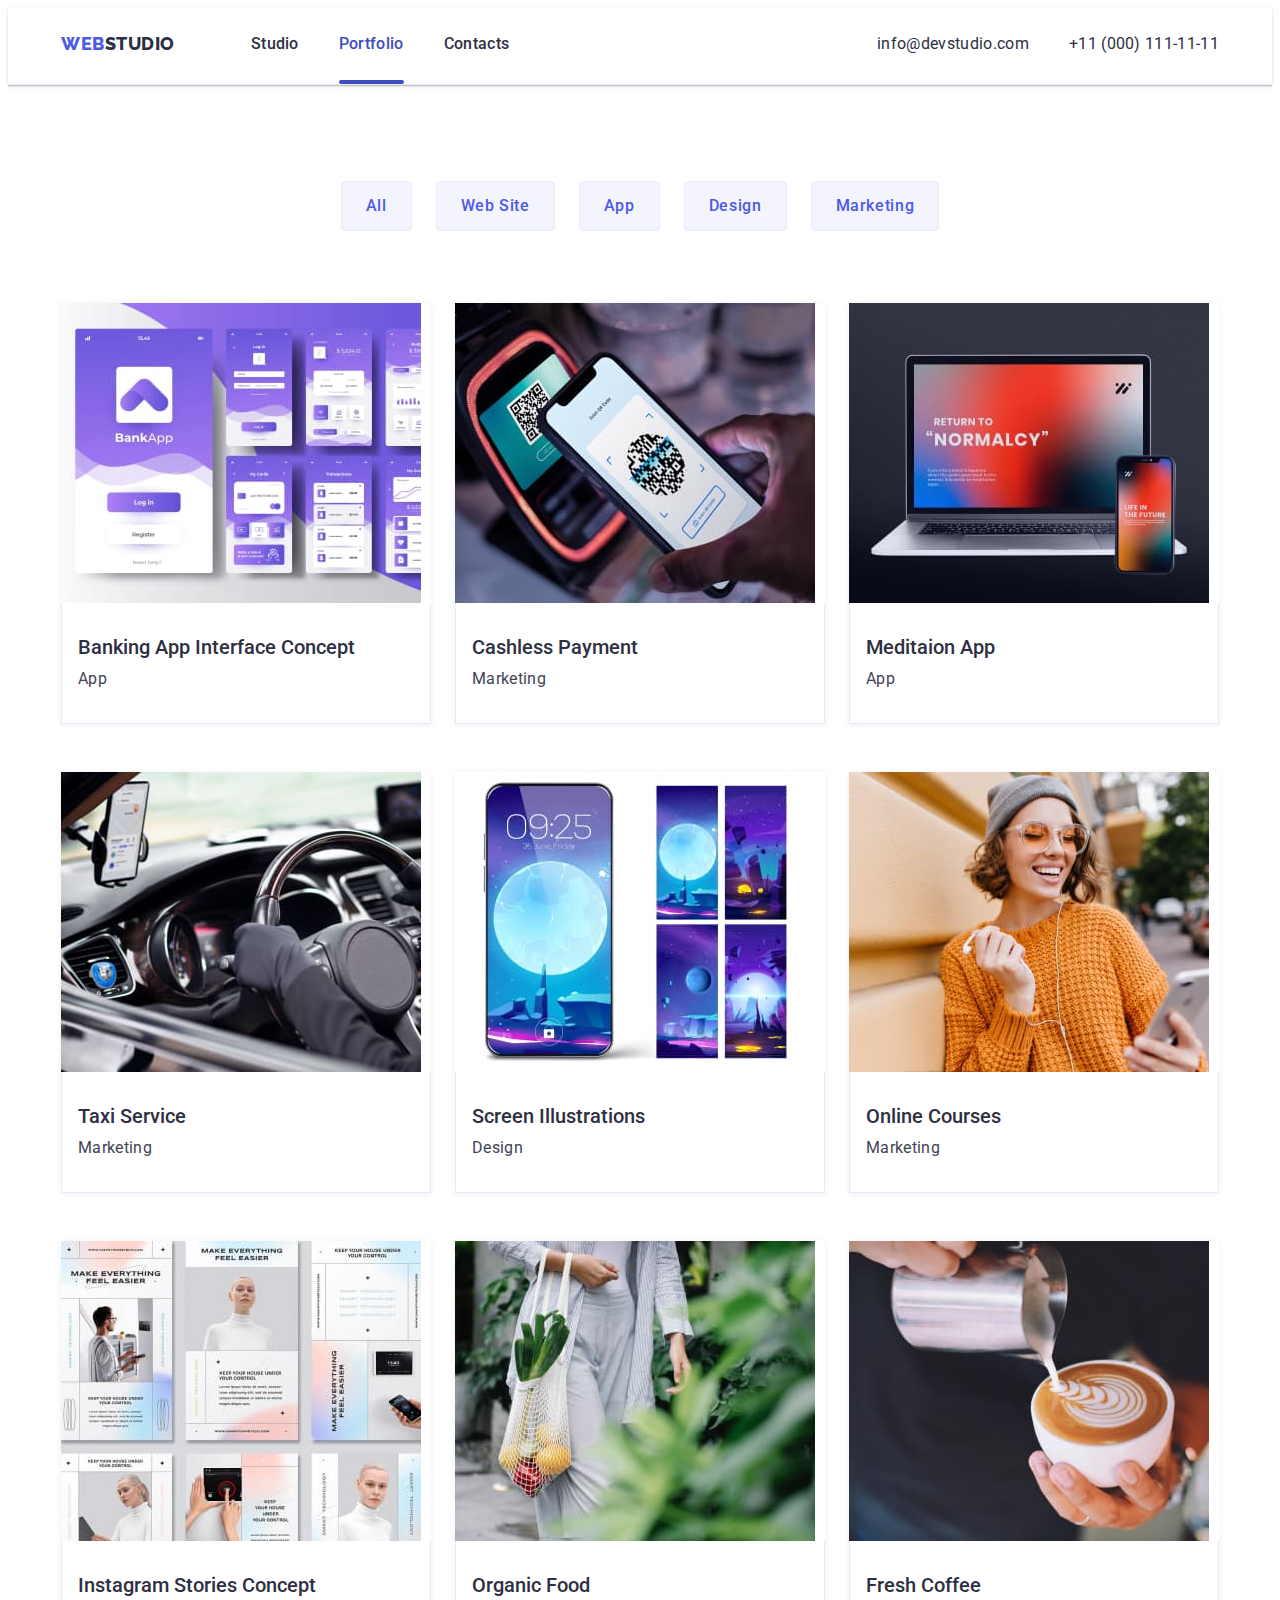
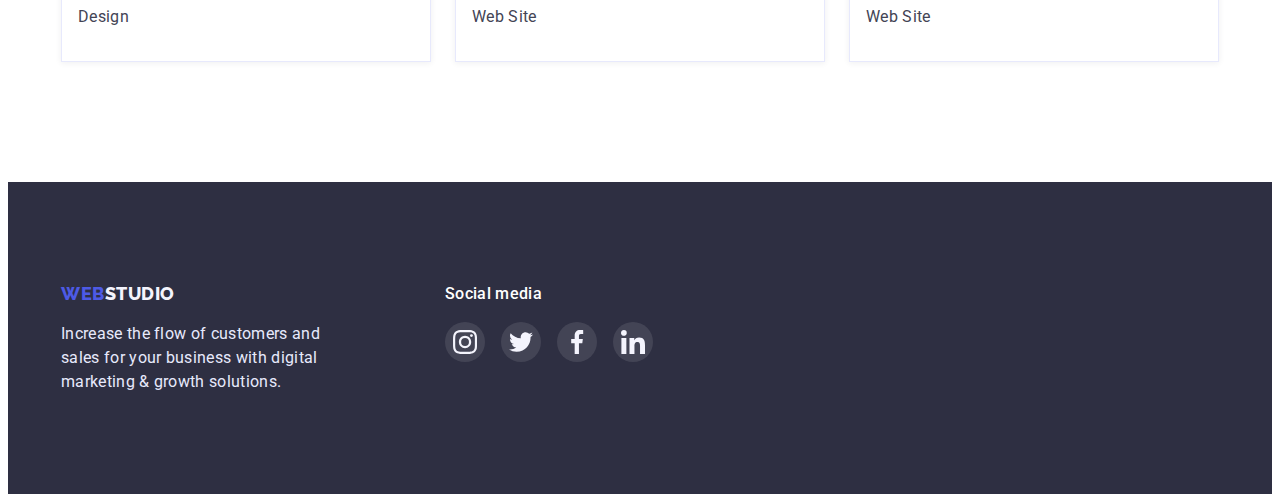
==== portfolio.html @ f8c638e0 "Initial commit" ====
<!DOCTYPE html>
<html lang="en">
  <head>
    <meta charset="UTF-8" />
    <meta http-equiv="X-UA-Compatible" content="IE=edge" />
    <meta name="viewport" content="width=device-width, initial-scale=1.0" />
    <link rel="preconnect" href="https://fonts.googleapis.com" />
    <link rel="preconnect" href="https://fonts.gstatic.com" crossorigin />
    <link
      href="https://fonts.googleapis.com/css2?family=Raleway:wght@800&family=Roboto:wght@400;500;700;900&display=swap"
      rel="stylesheet"
    />

    <link
      rel="stylesheet"
      href="https://cdnjs.cloudflare.com/ajax/libs/modern-normalize/1.1.0/modern-normalize.min.css"
      integrity="sha512-wpPYUAdjBVSE4KJnH1VR1HeZfpl1ub8YT/NKx4PuQ5NmX2tKuGu6U/JRp5y+Y8XG2tV+wKQpNHVUX03MfMFn9Q=="
      crossorigin="anonymous"
      referrerpolicy="no-referrer"
    />

    <link rel="stylesheet" href="./css/styles.css" />
    <title>Web Studio</title>
  </head>

  <body>
    <!-- Шапка сторінки -->

    <header class="header-border">
      <div class="container header">
        <nav class="nav-link">
          <a href="./index.html" class="logo"
            ><span class="logo-web">Web</span>Studio</a
          >
          <ul class="site-nav list">
            <li class="item">
              <a href="./index.html" class="link">Studio</a>
            </li>
            <li class="item">
              <a href="./portfolio.html" class="link current">Portfolio</a>
            </li>
            <li class="item"><a href="" class="link">Contacts</a></li>
          </ul>
        </nav>
        <address class="main-adress">
          <ul class="contact-adress list">
            <li class="item">
              <a href="mailto:info@devstudio.com" class="link"
                >info@devstudio.com</a
              >
            </li>
            <li class="item">
              <a href="tel:+110001111111" class="tel">+11 (000) 111-11-11</a>
            </li>
          </ul>
        </address>
      </div>
    </header>
    <!-- End Шапка сторінки -->

    <!-- Portfolio -->

    <main>
      <section class="section portfolio">
        <div class="container">
          <h1 class="visually-hidden">Portfolio</h1>

          <!-- Фільтр відображення Buttons-->

          <ul class="list portfolio-button">
            <li class="item">
              <button type="button" class="button secondary">All</button>
            </li>

            <li class="item">
              <button type="button" class="button secondary">Web Site</button>
            </li>

            <li class="item">
              <button type="button" class="button secondary">App</button>
            </li>

            <li class="item">
              <button type="button" class="button secondary">Design</button>
            </li>

            <li class="item">
              <button type="button" class="button secondary">Marketing</button>
            </li>
          </ul>

          <!-- Приклади портфоліо -->

          <ul class="list portfolio-examples">
            <li class="item">
              <a href="" class="portfolio-link">
                <div class="portfolio-list-image-wrapper">
                  <img
                    src="./images/banking_app_interface_concept.jpg"
                    alt="Banking App Interface Concept"
                  />
                  <p class="card">
                    14 Stylish and User-Friendly App Design Concepts · Task
                    Manager App · Calorie Tracker App · Exotic Fruit Ecommerce
                    App · Cloud Storage App
                  </p>
                </div>

                <div class="examples-content">
                  <h2 class="portfolio-subtitle">
                    Banking App Interface Concept
                  </h2>
                  <p class="portfolio-text">App</p>
                </div>
              </a>
            </li>

            <li class="item">
              <a href="" class="portfolio-link">
                <div class="portfolio-list-image-wrapper">
                  <img
                    src="./images/cashless_payment.jpg"
                    alt="Cashless Payment"
                  />
                  <p class="card">
                    14 Stylish and User-Friendly App Design Concepts · Task
                    Manager App · Calorie Tracker App · Exotic Fruit Ecommerce
                    App · Cloud Storage App
                  </p>
                </div>

                <div class="examples-content">
                  <h2 class="portfolio-subtitle">Cashless Payment</h2>
                  <p class="portfolio-text">Marketing</p>
                </div>
              </a>
            </li>

            <li class="item">
              <a href="" class="portfolio-link">
                <div class="portfolio-list-image-wrapper">
                  <img src="./images/meditaion_app.jpg" alt="Meditaion App" />

                  <p class="card">
                    14 Stylish and User-Friendly App Design Concepts · Task
                    Manager App · Calorie Tracker App · Exotic Fruit Ecommerce
                    App · Cloud Storage App
                  </p>
                </div>

                <div class="examples-content">
                  <h2 class="portfolio-subtitle">Meditaion App</h2>
                  <p class="portfolio-text">App</p>
                </div>
              </a>
            </li>

            <li class="item">
              <a href="" class="portfolio-link">
                <div class="portfolio-list-image-wrapper">
                  <img src="./images/taxi_service.jpg" alt="Taxi Service" />

                  <p class="card">
                    14 Stylish and User-Friendly App Design Concepts · Task
                    Manager App · Calorie Tracker App · Exotic Fruit Ecommerce
                    App · Cloud Storage App
                  </p>
                </div>

                <div class="examples-content">
                  <h2 class="portfolio-subtitle">Taxi Service</h2>
                  <p class="portfolio-text">Marketing</p>
                </div>
              </a>
            </li>

            <li class="item">
              <a href="" class="portfolio-link">
                <div class="portfolio-list-image-wrapper">
                  <img
                    src="./images/screen_illustrations.jpg"
                    alt="Screen Illustrations"
                  />

                  <p class="card">
                    14 Stylish and User-Friendly App Design Concepts · Task
                    Manager App · Calorie Tracker App · Exotic Fruit Ecommerce
                    App · Cloud Storage App
                  </p>
                </div>

                <div class="examples-content">
                  <h2 class="portfolio-subtitle">Screen Illustrations</h2>
                  <p class="portfolio-text">Design</p>
                </div>
              </a>
            </li>

            <li class="item">
              <a href="" class="portfolio-link">
                <div class="portfolio-list-image-wrapper">
                  <img src="./images/online_courses.jpg" alt="Online Courses" />

                  <p class="card">
                    14 Stylish and User-Friendly App Design Concepts · Task
                    Manager App · Calorie Tracker App · Exotic Fruit Ecommerce
                    App · Cloud Storage App
                  </p>
                </div>

                <div class="examples-content">
                  <h2 class="portfolio-subtitle">Online Courses</h2>
                  <p class="portfolio-text">Marketing</p>
                </div>
              </a>
            </li>

            <li class="item">
              <a href="" class="portfolio-link">
                <div class="portfolio-list-image-wrapper">
                  <img
                    src="./images/instagram_stories_concept.jpg"
                    alt="Instagram Stories Concept"
                  />

                  <p class="card">
                    14 Stylish and User-Friendly App Design Concepts · Task
                    Manager App · Calorie Tracker App · Exotic Fruit Ecommerce
                    App · Cloud Storage App
                  </p>
                </div>

                <div class="examples-content">
                  <h2 class="portfolio-subtitle">Instagram Stories Concept</h2>
                  <p class="portfolio-text">Design</p>
                </div>
              </a>
            </li>

            <li class="item">
              <a href="" class="portfolio-link">
                <div class="portfolio-list-image-wrapper">
                  <img src="./images/organic_food.jpg" alt="Organic Food" />

                  <p class="card">
                    14 Stylish and User-Friendly App Design Concepts · Task
                    Manager App · Calorie Tracker App · Exotic Fruit Ecommerce
                    App · Cloud Storage App
                  </p>
                </div>

                <div class="examples-content">
                  <h2 class="portfolio-subtitle">Organic Food</h2>
                  <p class="portfolio-text">Web Site</p>
                </div>
              </a>
            </li>

            <li class="item">
              <a href="" class="portfolio-link">
                <div class="portfolio-list-image-wrapper">
                  <img src="./images/fresh_coffee.jpg" alt="Fresh Coffee" />

                  <p class="card">
                    14 Stylish and User-Friendly App Design Concepts · Task
                    Manager App · Calorie Tracker App · Exotic Fruit Ecommerce
                    App · Cloud Storage App
                  </p>
                </div>

                <div class="examples-content">
                  <h2 class="portfolio-subtitle">Fresh Coffee</h2>
                  <p class="portfolio-text">Web Site</p>
                </div>
              </a>
            </li>
          </ul>
        </div>
      </section>
    </main>

    <!-- Підвал сторінки -->

    <footer class="footer">
      <div class="container footer-container">
        <div>
          <a href="./index.html" class="logo"
            ><span class="logo-web">Web</span
            ><span class="logo-studio">Studio</span></a
          >

          <p class="footer-text">
            Increase the flow of customers and sales for your business with
            digital marketing & growth solutions.
          </p>
        </div>

        <div class="footer-social">
          <p class="social-text">Social media</p>

          <ul class="social-list list">
            <li>
              <a
                class="social-link instagram link"
                href="https://www.instagram.com/"
                target="_blank"
                rel="noreferrer nofollow noopener"
                ><svg class="icon">
                  <use href="./images/icons.svg#icon-instagram"></use>
                </svg>
              </a>
            </li>

            <li>
              <a
                class="social-link twitter link"
                href="https://twitter.com/"
                target="_blank"
                rel="noreferrer nofollow noopener"
                ><svg class="icon">
                  <use href="./images/icons.svg#icon-twitter"></use>
                </svg>
              </a>
            </li>

            <li>
              <a
                class="social-link facebook link"
                href="https://www.facebook.com/"
                target="_blank"
                rel="noreferrer nofollow noopener"
                ><svg class="icon">
                  <use href="./images/icons.svg#icon-facebook"></use>
                </svg>
              </a>
            </li>

            <li>
              <a
                class="social-link linkedin link"
                href="https://www.linkedin.com/"
                target="_blank"
                rel="noreferrer nofollow noopener"
                ><svg class="icon">
                  <use href="./images/icons.svg#icon-linkedin"></use>
                </svg>
              </a>
            </li>
          </ul>
        </div>
      </div>
    </footer>
  </body>
</html>
---- css/styles.css ----
:root {
  --primary-brand-color: #4d5ae5;
  --pressed-state-color: #404bbf;
  --dark-color: #2e2f42;
  --success-color: #31d0aa;
  --text-color: #434455;
  --subtle-text-color: #8e8f99;
  --accent-color: #e7e9fc;
  --light-color: #f4f4fd;
  --modal-overlay-color: rgba(46, 47, 66, 0.4);
  --hero-background-color: #2e2f42;
  --body-background-color: #ffffff;
  --button-secondary-text-focus-color: #ffffff;
  --hero-title-color: #ffffff;
  --button-primary-text-color: #ffffff;
  --team-background-color: #f4f4fd;
  --portfolio-examples-margin-row: 48px;
  --portfolio-examples-margin-column: 24px;
  --values-text-margin-column: 24px;
  --doing-images-margin-column: 24px;
  --team-image-margin-column: 24px;
  --backgroung-team-list-item-color: #ffffff;

  --transition-250-cubic: 250ms cubic-bezier(0.4, 0, 0.2, 1);
  --modal-background-color: #fcfcfc;
}

body {
  font-family: 'Roboto', sans-serif;
  color: var(--text-color);
  font-size: 16px;
  background-color: var(--body-background-color);
}

/* utilities */

.list {
  list-style: none;
  margin: 0;
  padding: 0;
}
.container {
  margin-left: auto;
  margin-right: auto;
  padding-left: 15px;
  padding-right: 15px;
  width: 1158px;
}

img {
  display: block;
  max-width: 100%;
}

.visually-hidden {
  position: absolute;
  width: 1px;
  height: 1px;
  margin: -1px;
  border: 0;
  padding: 0;
  white-space: nowrap;
  clip-path: inset(100%);
  clip: rect(0 0 0 0);
  overflow: hidden;
}

/*  */

/* header */
.header-border {
  border-bottom: 1px solid var(--accent-color);
  box-shadow: 0px 2px 1px rgba(46, 47, 66, 0.08),
    0px 1px 1px rgba(46, 47, 66, 0.16), 0px 1px 6px rgba(46, 47, 66, 0.08);
}

.container.header {
  display: flex;
  align-items: center;
  justify-content: flex-start;
}

/* logotype */
.nav-link {
  display: flex;
}

.logo {
  padding-top: 24px;
  padding-bottom: 28px;

  font-family: 'Raleway', sans-serif;
  font-weight: 800;
  font-size: 18px;
  line-height: 1.33;
  letter-spacing: 0.03em;
  text-transform: uppercase;
  text-decoration: none;
  color: var(--dark-color);
}
.logo-web {
  color: var(--primary-brand-color);
}

/* site nav */
.site-nav {
  display: flex;
  margin-left: 76px;
}

.site-nav .item:not(:last-child) {
  margin-right: 40px;
}

.site-nav .link {
  display: block;
  padding-top: 24px;
  padding-bottom: 28px;

  color: var(--dark-color);
  text-decoration: none;
  font-weight: 500;
  line-height: 1.5;
  letter-spacing: 0.02em;

  transition: color var(--transition-250-cubic);

  position: relative;
}
.site-nav .link:hover,
.site-nav .link:focus {
  color: var(--pressed-state-color);
}

.site-nav .link.current {
  color: var(--pressed-state-color);
}

.site-nav .link.current::after {
  position: absolute;
  bottom: 0;
  display: block;
  content: '';

  width: 100%;
  height: 4px;
  background-color: var(--pressed-state-color);

  border-radius: 2px;
}

/* contact adress */
.main-adress {
  margin-left: auto;
}

.contact-adress {
  display: flex;

  font-style: normal;
  line-height: 1.5;
  letter-spacing: 0.02em;
}
.contact-adress .item + .item {
  margin-left: 40px;
}

.contact-adress .link,
.contact-adress .tel {
  display: block;
  padding-top: 24px;
  padding-bottom: 28px;

  color: var(--dark-color);
  text-decoration: none;

  transition: color var(--transition-250-cubic);
}
.contact-adress .link:hover,
.contact-adress .tel:hover,
.contact-adress .link:focus,
.contact-adress .tel:focus {
  color: var(--pressed-state-color);
}

/* Hero */
.hero {
  padding-top: 188px;
  padding-bottom: 188px;
  text-align: center;
}

.overlay {
  max-width: 1440px;
  height: 600px;
  margin-left: auto;
  margin-right: auto;
  background-image: linear-gradient(
      to right,
      rgba(46, 47, 66, 0.7),
      rgba(46, 47, 66, 0.7)
    ),
    url('../images/backgroung-hero-2.jpg');
  background-color: var(--hero-background-color);
  background-size: cover;
  background-repeat: no-repeat;
  background-position: center;
}

.hero-title {
  margin-top: 0;
  margin-right: auto;
  margin-bottom: 48px;
  margin-left: auto;
  max-width: 500px;

  color: var(--hero-title-color);
  font-size: 56px;
  line-height: 1.07;
  letter-spacing: 0.02em;
}
.button {
  border: 1px solid transparent;
}
/* Hero  button */

.button.primary {
  border-radius: 4px;
  padding: 16px 32px 16px 32px;
  display: inline-block;
  color: var(--button-primary-text-color);
  background-color: var(--primary-brand-color);
  font-family: inherit;
  font-weight: 500;
  font-size: 16px;
  line-height: 1.5;
  letter-spacing: 0.04em;
  text-align: center;

  box-shadow: 0px 4px 4px rgba(0, 0, 0, 0.15);
  cursor: pointer;

  transition: background-color var(--transition-250-cubic);
}
.button.primary:hover,
.button.primary:focus {
  background-color: var(--pressed-state-color);
}
/*----------------- End Hero button -------------*/

/*------------------- sections -------------------*/

/* .section.no-padding {
  padding-top: 0;
  padding-bottom: 0;
} */

.section {
  padding-top: 120px;
  padding-bottom: 120px;
}

.section.value {
  padding-bottom: 60px;
}

.section.doing {
  padding-top: 60px;
}

/* .section .values-title {
  margin-top: 0;
  margin-bottom: 0;
} */

.section .doing-title,
.section .team-title {
  margin-top: 0;
  margin-bottom: 72px;
  color: var(--dark-color);
  font-weight: 700;
  font-size: 36px;
  line-height: 1.11;
  text-align: center;
  letter-spacing: 0.02em;
  text-transform: capitalize;
}

/*----------- section Our ideals and values + our team ----------*/

/* .values-title {
  visibility: hidden;
} */

.values-list {
  display: flex;
  column-gap: var(--values-text-margin-column);
}

.values-list .item {
  flex-basis: calc((100% - 3 * var(--values-text-margin-column) / 4));
}

.values-list .item-icon {
  display: flex;
  align-items: center;
  justify-content: center;
  margin-bottom: 8px;
  height: 112px;

  border-radius: 4px;
  background-color: var(--light-color);
}

.values-list .item-icon .icon {
  width: 64px;
  height: 64px;
}

/* .values-list .item::before {
  display: block;
  content: '';
  margin-bottom: 8px;
  height: 112px;
  border-radius: 4px;
  background-color: var(--light-color);
  background-repeat: no-repeat;
  background-position: center;
} */

/* .icon-antenna::before {
  background-image: url(../images/icon-antenna.svg);
} */

/* .icon-clock::before {
  background-image: url(../images/icon-clock.svg);
}

.icon-diagram::before {
  background-image: url(../images/icon-diagram.svg);
}

.icon-astronaut::before {
  background-image: url(../images/icon-astronaut.svg);
} */

.section .value-subtitle {
  margin-top: 0;
  padding: 0;
  margin-bottom: 8px;
  color: var(--dark-color);
  font-weight: 500;
  font-size: 20px;
  line-height: 1.2;
  letter-spacing: 0.02em;
}

.section .value-text {
  margin: 0;
  padding: 0;
  letter-spacing: 0.02em;
  line-height: 1.5;
}

.doing-list {
  display: flex;
  column-gap: var(--doing-images-margin-column);
}

.doing-list .item {
  flex-basis: calc((100% - 2 * var(var(--doing-images-margin-column)) / 3));

  border: 1px solid var(--accent-color);
}

/* section team */
.section.team {
  background-color: var(--team-background-color);
}

.section .team-subtitle {
  margin-top: 0;
  margin-bottom: 8px;
  padding: 0;
  font-weight: 500;
  font-size: 20px;
  line-height: 1.2;
  letter-spacing: 0.02em;
  text-align: center;
  color: var(--dark-color);
}

.team-image > .item {
  background-color: var(--backgroung-team-list-item-color);
}

.team-image {
  display: flex;
  column-gap: var(--team-image-margin-column);
}

.team-image .item {
  flex-basis: calc((100%-3 * var(--team-image-margin-column)) / 4);
  box-shadow: 0px 1px 6px rgba(46, 47, 66, 0.08),
    0px 1px 1px rgba(46, 47, 66, 0.16), 0px 2px 1px rgba(46, 47, 66, 0.08);
  border-radius: 0px 0px 4px 4px;
}

.team-content {
  padding: 32px 0 32px 0;
}

.section .team-text {
  margin: 0 0 8px 0;
  letter-spacing: 0.02em;
  line-height: 1.5;
  text-align: center;
}

.team .team-social-list {
  display: flex;
  justify-content: center;
  column-gap: 24px;
}

.team .social-link {
  display: flex;
  width: 40px;
  height: 40px;
  justify-content: center;
  align-items: center;

  background-color: var(--primary-brand-color);
  border-radius: 50%;

  transition: background-color var(--transition-250-cubic);
}

.team .social-link .icon {
  width: 16px;
  height: 16px;
}

.team .social-link:hover,
.footer .social-link:focus {
  background-color: var(--pressed-state-color);
}

/*--------------- Customer ----------------*/

.customer {
  padding-top: 130px;
}

.customer-title {
  margin: 0 0 72px 0;
  font-size: 36px;
  line-height: 1.11;

  text-align: center;
  letter-spacing: 0.02em;
  text-transform: capitalize;

  color: var(--dark-color);
}

.customer-list {
  display: flex;
  margin-right: auto;
  margin-left: auto;
  column-gap: 24px;
}

/* .custumer-item {
  display: flex;
  align-items: center;
  justify-content: center;
} */

.customer-link {
  display: flex;
  align-items: center;
  justify-content: center;
  width: 168px;
  height: 88px;
  border: 1px solid var(--subtle-text-color);
  border-radius: 4px;

  transition: border-color var(--transition-250-cubic);
}

.customer-link .icon {
  width: 104px;
  height: 56px;
  fill: var(--subtle-text-color);

  transition: fill var(--transition-250-cubic);
}

.customer-link:hover,
.customer-link:focus {
  border-color: var(--pressed-state-color);
}

.customer-link:hover .icon,
.customer-link:focus .icon {
  fill: var(--pressed-state-color);
}

/*-------------- End Customer*/

/* footer */

.footer {
  padding-top: 100px;
  padding-bottom: 100px;
  background-color: var(--dark-color);
}

.footer-container {
  display: flex;
}

.footer .logo-studio {
  color: var(--light-color);
}

.footer-text {
  margin: 16px 0 0 0;
  max-width: 264px;
  color: var(--accent-color);
  letter-spacing: 0.02em;
  line-height: 1.5;
}

.footer-social {
  margin-left: 120px;
}

.footer .social-text {
  margin-top: 0;
  margin-bottom: 16px;
  font-weight: 500;
  font-size: 16px;
  line-height: 1.5;

  letter-spacing: 0.02em;

  color: var(--hero-title-color);
}

.footer .social-list {
  display: flex;
  column-gap: 16px;
}

.footer .social-link {
  display: flex;
  width: 40px;
  height: 40px;
  justify-content: center;
  align-items: center;

  background-color: rgba(255, 255, 255, 0.1);
  border-radius: 50%;

  transition: background-color var(--transition-250-cubic);
}

.footer .social-link .icon {
  width: 24px;
  height: 24px;
}

.footer .social-link:hover,
.footer .social-link:focus {
  background-color: var(--success-color);
}

/* END footer */

/* --------- MODAL WINDOW -------------*/

.backdrop {
  position: fixed;
  top: 0;
  left: 0;
  z-index: 1000;
  width: 100%;
  height: 100%;
  background-color: rgba(46, 47, 66, 0.4);
  transition: opasity var(--transition-250-cubic),
    visability var(--transition-250-cubic);
}

.backdrop.is-hidden {
  opacity: 0;
  visibility: hidden;
  pointer-events: none;
}

.modal {
  position: absolute;
  top: 50%;
  left: 50%;
  transform: translate(-50%, -50%);
  width: 408px;
  height: 576px;

  background-color: var(--modal-background-color);

  transition: transform var(--transition-250-cubic);
}

.backdrop.is-hidden .modal {
  transform: translate(-50%, -75%);
}

.modal-close-btn-icon {
  display: block;
  width: 8px;
  height: 8px;
}

.modal-close-btn {
  position: absolute;
  top: 24px;
  right: 24px;
  display: flex;
  justify-content: center;
  align-items: center;
  padding: 0;
  width: 24px;
  height: 24px;
  background: var(--accent-color);
  border: 1px solid rgba(0, 0, 0, 0.1);
  border-radius: 50%;
  cursor: pointer;
  transition: border-color var(--transition-250-cubic),
    background-color var(--transition-250-cubic);
}

.modal-close-btn:hover,
.modal-close-btn:focus {
  border-color: rgba(0, 0, 0, 0.3);
  background-color: var(--pressed-state-color);
}

/* --------- End MODAL WINDOW -------------*/

/*  */
/*------------------------- END PAGE INDEX -------------------------*/
/*  */
/*  */
/*  */
/* -------------------------- PORTFOLIO PAGE ---------------*/

.portfolio-title {
  margin: 0;
  padding: 0;
}

/* buttons */

.section.portfolio {
  padding-top: 96px;
}

.portfolio-button {
  display: flex;
  justify-content: center;
  margin-bottom: 72px;
  column-gap: 24px;
}

.button.secondary {
  border-radius: 4px;

  padding: 12px 24px 12px 24px;
  display: block;
  color: var(--primary-brand-color);
  background-color: var(--light-color);

  font-family: inherit;
  font-weight: 500;
  font-size: 16px;
  line-height: 1.5;
  letter-spacing: 0.04em;
  text-align: center;
  border-color: var(--accent-color);
  cursor: pointer;

  transition: border-color var(--transition-250-cubic),
    background-color var(--transition-250-cubic),
    color var(--transition-250-cubic), box-shadow var(--transition-250-cubic);
}

.button.secondary:hover,
.button.secondary:focus {
  border: 1px solid transparent;
  background-color: var(--pressed-state-color);
  color: var(--button-secondary-text-focus-color);
  box-shadow: 0px 3px 1px rgba(0, 0, 0, 0.1), 0px 2px 1px rgba(0, 0, 0, 0.08),
    0px 2px 2px rgba(0, 0, 0, 0.12);
}

/* portfolio list */

.portfolio-examples {
  display: flex;
  flex-wrap: wrap;
  padding: 0;
  margin: 0;
  row-gap: var(--portfolio-examples-margin-row);
  column-gap: var(--portfolio-examples-margin-column);
}

.portfolio-examples > .item {
  flex-basis: calc((100% - 2 * var(--portfolio-examples-margin-column)) / 3);
}

.list .portfolio-link {
  display: block;
  text-decoration: none;
  box-shadow: 0px 1px 6px rgba(46, 47, 66, 0.08);
  transition: box-shadow var(--transition-250-cubic);
}

.portfolio-link:hover,
.portfolio-link:focus {
  box-shadow: 0px 1px 6px rgba(46, 47, 66, 0.08),
    0px 1px 1px rgba(46, 47, 66, 0.16), 0px 2px 1px rgba(46, 47, 66, 0.08);
  transform: translate(0, 0);
}

.portfolio-link:hover .card,
.portfolio-link:focus .card {
  transform: translate(0, 0);
}

.portfolio-list-image-wrapper {
  position: relative;
  overflow: hidden;
}

.portfolio-examples .card {
  position: absolute;
  left: 0;
  top: 0;
  display: block;
  width: 100%;
  height: 100%;
  padding-top: 40px;
  padding-right: 32px;
  padding-left: 32px;
  margin: 0;
  overflow: auto;

  color: var(--light-color);
  background-color: var(--primary-brand-color);

  line-height: 1.5;
  letter-spacing: 0.02em;

  transform: translate(0, 100%);
  transition: transform var(--transition-250-cubic);
}

.examples-content {
  padding: 32px 0 32px 16px;
  border-right: 1px solid var(--accent-color);
  border-bottom: 1px solid var(--accent-color);
  border-left: 1px solid var(--accent-color);
}

.list .portfolio-subtitle {
  margin: 0 0 8px 0;
  color: var(--dark-color);
  font-weight: 500;
  font-size: 20px;
  line-height: 1.2;
}
.portfolio-text {
  margin: 0;
  color: var(--text-color);
  line-height: 1.5;
  letter-spacing: 0.02em;
}
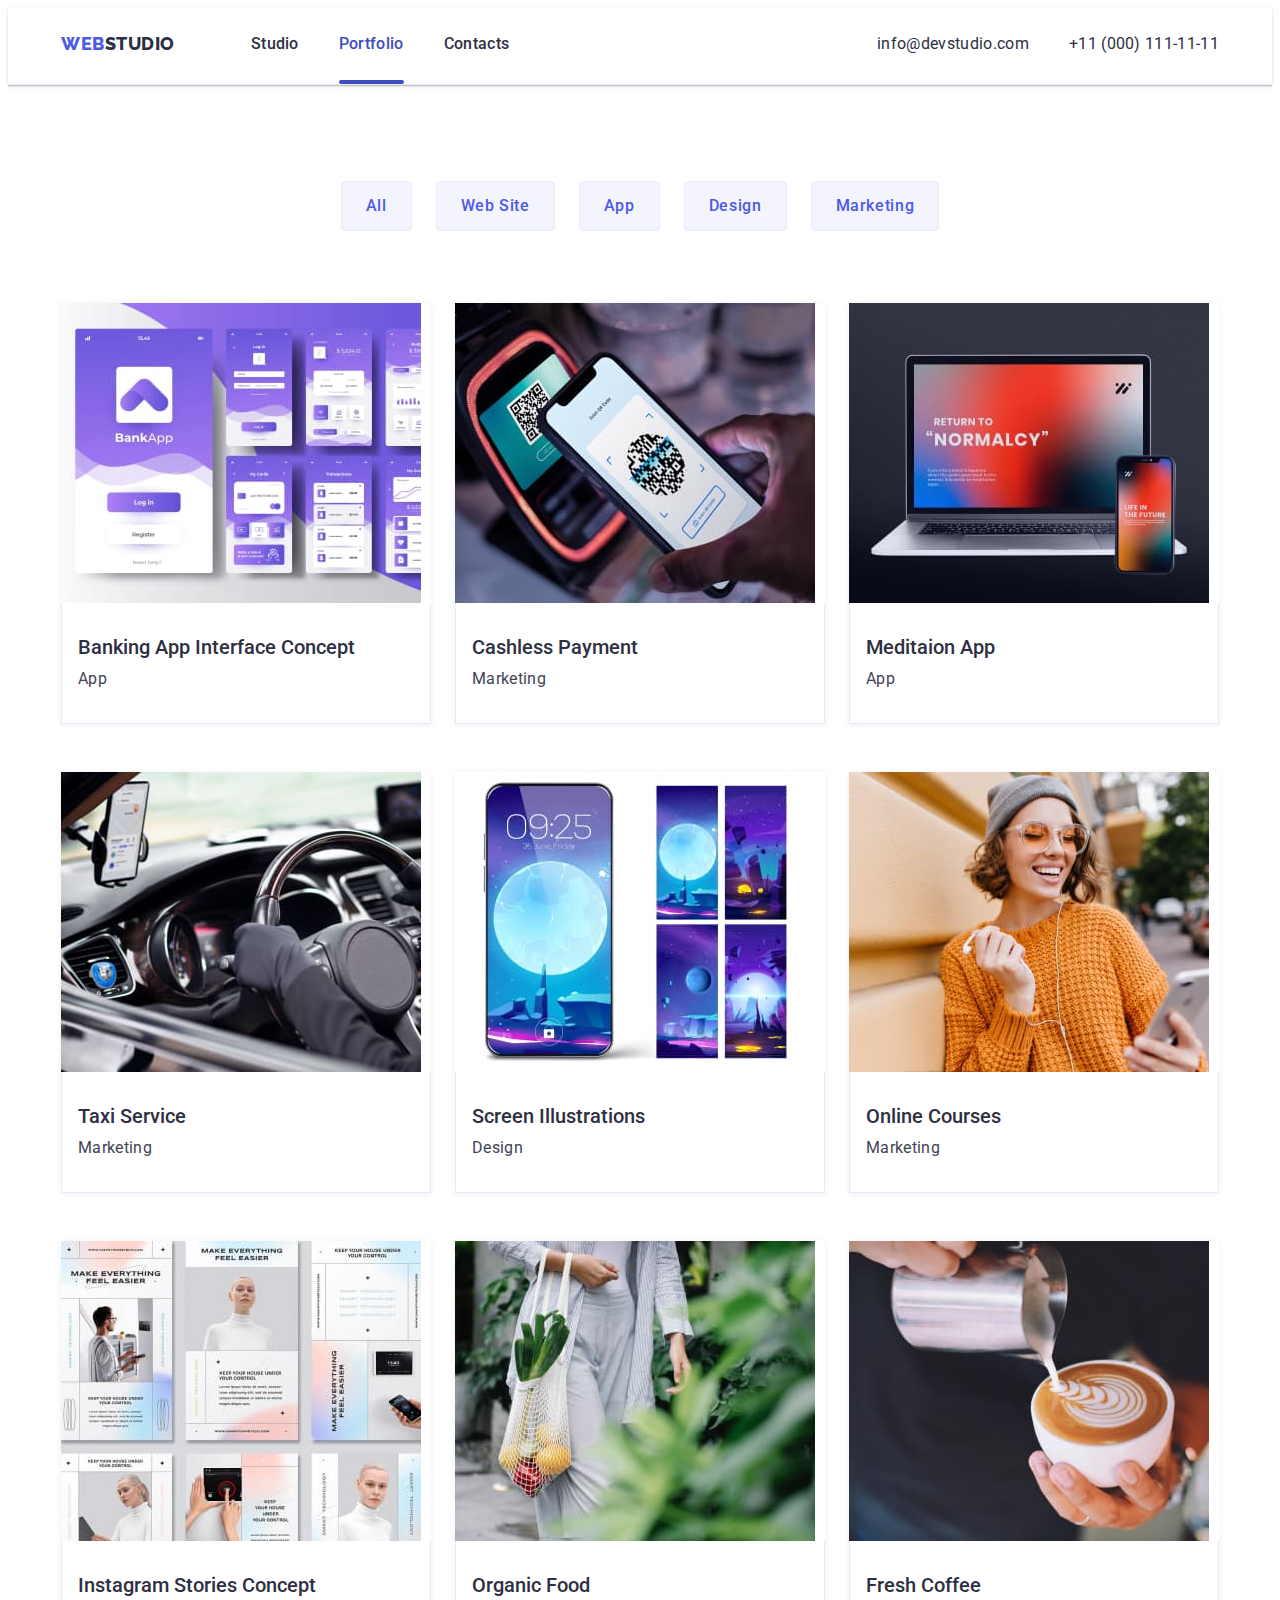
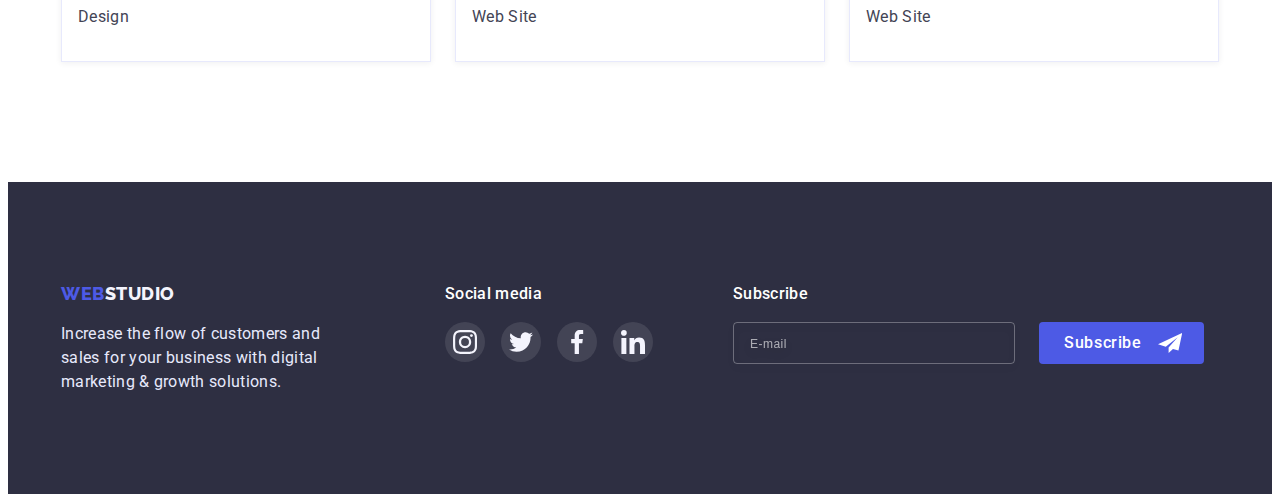
==== commit 48aaf1e4: "change footer" ====
--- a/portfolio.html
+++ b/portfolio.html
@@ -348,6 +348,28 @@
             </li>
           </ul>
         </div>
+
+        <form class="subscribe-form">
+          <p class="subscribe-form-title">Subscribe</p>
+
+          <div class="subscribe-form-in-wrapper">
+            <label for="" class="subscribe-form-field">
+              <input
+                type="email"
+                name="user-email"
+                class="subscribe-form-input"
+                placeholder="E-mail"
+                required
+            /></label>
+
+            <button type="submit" class="subscribe-form-submit">
+              <span>Subscribe</span
+              ><svg class="icon">
+                <use href="./images/icons.svg#icon-send"></use>
+              </svg>
+            </button>
+          </div>
+        </form>
       </div>
     </footer>
   </body>
--- a/css/styles.css
+++ b/css/styles.css
@@ -23,6 +23,9 @@
 
   --transition-250-cubic: 250ms cubic-bezier(0.4, 0, 0.2, 1);
   --modal-background-color: #fcfcfc;
+  --modal-border-input-color: rgba(33, 33, 33, 0.2);
+  --modal-form-decription-color: #8e8f99;
+  --color-privacy: #757575;
 }
 
 body {
@@ -190,7 +193,7 @@
   text-align: center;
 }
 
-.overlay {
+.hero.overlay {
   max-width: 1440px;
   height: 600px;
   margin-left: auto;
@@ -260,13 +263,13 @@
   padding-bottom: 120px;
 }
 
-.section.value {
+/* .section.value {
   padding-bottom: 60px;
-}
-
-.section.doing {
+} */
+
+/* .section.doing {
   padding-top: 60px;
-}
+} */
 
 /* .section .values-title {
   margin-top: 0;
@@ -362,6 +365,10 @@
   line-height: 1.5;
 }
 
+.doing {
+  padding-top: 0;
+}
+
 .doing-list {
   display: flex;
   column-gap: var(--doing-images-margin-column);
@@ -373,7 +380,8 @@
   border: 1px solid var(--accent-color);
 }
 
-/* section team */
+/*------------------------------ section team */
+
 .section.team {
   background-color: var(--team-background-color);
 }
@@ -575,6 +583,92 @@
 .footer .social-link:hover,
 .footer .social-link:focus {
   background-color: var(--success-color);
+}
+
+.subscribe-form {
+  margin-left: 80px;
+}
+
+.subscribe-form-title {
+  margin: 0 0 16px;
+  font-weight: 500;
+  font-size: 16px;
+  line-height: 1.5;
+  letter-spacing: 0.02em;
+
+  color: var(--button-primary-text-color);
+}
+
+.subscribe-form-in-wrapper {
+  display: flex;
+  column-gap: 24px;
+}
+
+.subscribe-form-field {
+}
+
+.subscribe-form-input {
+  padding: 0 0 0 16px;
+  min-width: 264px;
+  height: 40px;
+  font-size: 14px;
+  line-height: 2;
+  letter-spacing: 0.04em;
+
+  color: var(--accent-color);
+  background-color: transparent;
+
+  border: 1px solid rgba(255, 255, 255, 0.3);
+  filter: drop-shadow(0px 4px 4px rgba(0, 0, 0, 0.15));
+  border-radius: 4px;
+  transition: border-color var(--transition-250-cubic);
+}
+
+.subscribe-form-input::placeholder {
+  font-size: 12px;
+  line-height: 2;
+  letter-spacing: 0.04em;
+
+  color: rgba(255, 255, 255, 0.6);
+}
+
+.subscribe-form-input:hover {
+  border-color: var(--primary-brand-color);
+}
+
+.subscribe-form-input:focus {
+  outline: none;
+  border-color: var(--primary-brand-color);
+}
+
+.subscribe-form-submit {
+  display: flex;
+  column-gap: 16px;
+  padding: 8px 0 8px 24px;
+  min-width: 165px;
+  font-family: inherit;
+  font-weight: 500;
+  font-size: 16px;
+  line-height: 1.5;
+  letter-spacing: 0.04em;
+
+  color: var(--button-primary-text-color);
+
+  background-color: var(--primary-brand-color);
+  border: 1px solid transparent;
+  border-radius: 4px;
+  transition: background-color var(--transition-250-cubic);
+}
+
+.subscribe-form-submit:hover,
+.subscribe-form-submit:focus {
+  background-color: var(--pressed-state-color);
+}
+
+.subscribe-form-submit .icon {
+  width: 24px;
+  height: 24px;
+  align-items: center;
 }
 
 /* END footer */
@@ -605,9 +699,11 @@
   left: 50%;
   transform: translate(-50%, -50%);
   width: 408px;
-  height: 576px;
+  /* height: 576px; */
+  padding: 72px 24px 24px;
 
   background-color: var(--modal-background-color);
+  border-radius: 4px;
 
   transition: transform var(--transition-250-cubic);
 }
@@ -642,9 +738,213 @@
 
 .modal-close-btn:hover,
 .modal-close-btn:focus {
-  border-color: rgba(0, 0, 0, 0.3);
+  border-color: transparent;
   background-color: var(--pressed-state-color);
-}
+  fill: var(--button-secondary-text-focus-color);
+}
+
+/* ---------  MODAL FORM -------------*/
+
+.modal-form {
+  flex-direction: column;
+}
+
+.modal-form-name {
+  margin-top: 0;
+  margin-bottom: 14px;
+
+  font-weight: 500;
+  font-size: 16px;
+  line-height: 1.5;
+
+  text-align: center;
+  letter-spacing: 0.02em;
+
+  color: var(--dark-color);
+}
+
+.modal-form-field {
+  display: block;
+  margin-bottom: 8px;
+}
+
+.modal-form > .modal-form-field {
+  margin-bottom: 16px;
+}
+
+.modal-form-input {
+  width: 100%;
+  height: 40px;
+  padding-left: 38px;
+  font-size: 14px;
+  color: var(--text-color);
+  background-color: var(--modal-background-color);
+
+  border: 1px solid var(--modal-border-input-color);
+  border-radius: 4px;
+  transition: border-color var(--transition-250-cubic),
+    outline var(--transition-250-cubic);
+}
+
+.modal-form-input:focus {
+  outline: none;
+  border-color: var(--primary-brand-color);
+}
+
+.modal-form-input-desc {
+  display: block;
+  margin-bottom: 4px;
+  font-size: 12px;
+  line-height: 1.33;
+
+  letter-spacing: 0.04em;
+
+  color: var(--modal-form-decription-color);
+}
+
+.modal-form-input-wrapper {
+  position: relative;
+  display: block;
+}
+
+.modal-form-input-icon {
+  position: absolute;
+  top: 50%;
+  left: 19px;
+  transform: translateY(-50%);
+  width: 12px;
+  height: 12px;
+  fill: var(--dark-color);
+
+  transition: fill var(--transition-250-cubic);
+}
+
+.modal-form-input:focus + .modal-form-input-icon {
+  outline: none;
+  fill: var(--primary-brand-color);
+}
+
+.modal-form-message {
+  width: 100%;
+  height: 120px;
+  resize: none;
+  padding: 8px 16px;
+
+  font-size: 12px;
+  line-height: 1.33;
+  letter-spacing: 0.04em;
+  color: var(--dark-color);
+  background-color: var(--modal-background-color);
+
+  border: 1px solid var(--modal-border-input-color);
+  border-radius: 4px;
+  transition: border-color var(--transition-250-cubic);
+}
+
+.modal-form-message::placeholder {
+  font-size: 12px;
+  line-height: 1.33;
+  letter-spacing: 0.04em;
+  color: rgba(117, 117, 117, 0.5);
+}
+
+.modal-form-message:focus {
+  outline: none;
+  border-color: var(--primary-brand-color);
+}
+
+.user-policy-wrapper {
+  /* display: flex; */
+  position: relative;
+  margin-bottom: 24px;
+}
+
+.user-policy-wrapper .modal-form-field {
+  margin-bottom: 0;
+}
+
+.modal-form-checkbox {
+}
+
+.modal-form-checkbox-desc {
+  display: block;
+  margin-left: 24px;
+  font-size: 12px;
+  line-height: 1.33;
+  letter-spacing: 0.04em;
+
+  color: var(--color-privacy);
+}
+
+.modal-form-checkbox-desc::before {
+  position: absolute;
+  top: 0;
+  left: 0;
+  width: 16px;
+  height: 16px;
+
+  border: 1.25px solid var(--dark-color);
+  border-radius: 2px;
+  content: '';
+  cursor: pointer;
+  transition: border-color var(--transition-250-cubic),
+    background-color var(--transition-250-cubic),
+    background-image var(--transition-250-cubic);
+}
+
+.modal-form-checkbox:checked + .modal-form-checkbox-desc:before {
+  background-image: url(../images/icon-check.svg);
+  background-repeat: no-repeat;
+  background-size: 10px;
+  background-position: center;
+  background-color: var(--pressed-state-color);
+  border-color: var(--pressed-state-color);
+}
+
+.modal-form-checkbox:focus + .modal-form-checkbox-desc:before {
+  outline: 2px solid var(--primary-brand-color);
+}
+
+.modal-form-checkbox-desc .link {
+  color: var(--primary-brand-color);
+  transition: color var(--transition-250-cubic);
+}
+
+.modal-form-checkbox-desc .link:hover,
+.modal-form-checkbox-desc .link:focus {
+  color: var(--pressed-state-color);
+}
+
+.modal-form-submit {
+  display: block;
+  margin-right: auto;
+  margin-left: auto;
+  padding: 16px 32px;
+  width: 169px;
+  font-family: inherit;
+  font-style: normal;
+  font-weight: 500;
+  font-size: 16px;
+  line-height: 1.5;
+
+  text-align: center;
+  letter-spacing: 0.04em;
+
+  color: var(--button-primary-text-color);
+
+  background: #4d5ae5;
+  box-shadow: 0px 4px 4px rgba(0, 0, 0, 0.15);
+  border: transparent;
+  border-radius: 4px;
+  transition: background-color var(--transition-250-cubic);
+}
+
+.modal-form-submit:hover,
+.modal-form-submit:focus {
+  background-color: var(--pressed-state-color);
+}
+
+/* --------- End MODAL FORM -------------*/
 
 /* --------- End MODAL WINDOW -------------*/
 
